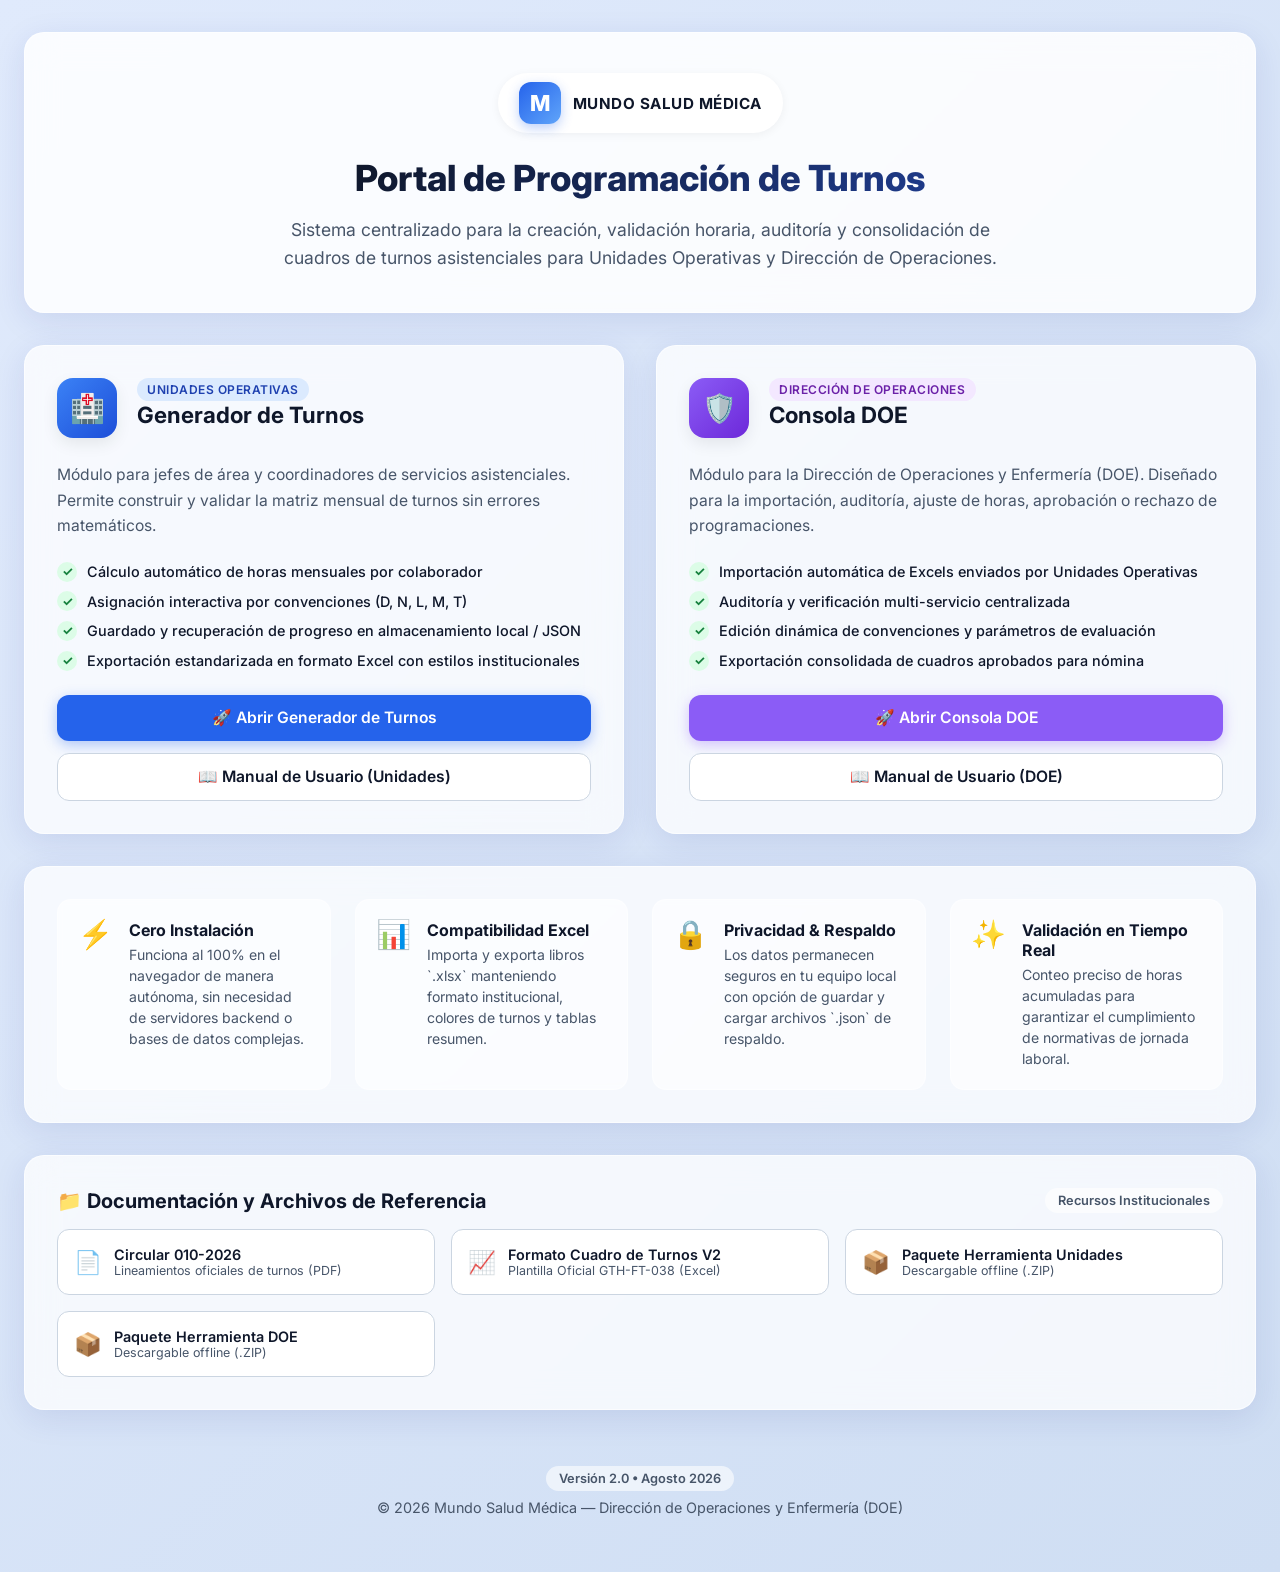
==== index.html @ b53d1594 "feat: Commit inicial con portal index.html y estructura de repositorio GitHub" ====
<!DOCTYPE html>
<html lang="es">
<head>
    <meta charset="UTF-8">
    <meta name="viewport" content="width=device-width, initial-scale=1.0">
    <meta name="description" content="Portal centralizado de programación y auditoría de turnos asistenciales - Mundo Salud Médica">
    <title>Mundo Salud Médica — Portal de Programación de Turnos</title>
    <!-- Google Fonts -->
    <link rel="preconnect" href="https://fonts.googleapis.com">
    <link rel="preconnect" href="https://fonts.gstatic.com" crossorigin>
    <link href="https://fonts.googleapis.com/css2?family=Inter:wght@300;400;500;600;700;800&display=swap" rel="stylesheet">
    <style>
        :root {
            --primary: #2563eb;
            --primary-hover: #1d4ed8;
            --primary-light: #dbeafe;
            --secondary: #64748b;
            --bg-color: #f1f5f9;
            --glass-bg: rgba(255, 255, 255, 0.75);
            --glass-border: rgba(255, 255, 255, 0.6);
            --glass-shadow: 0 8px 32px 0 rgba(31, 38, 135, 0.1);
            --text-main: #0f172a;
            --text-muted: #475569;
            --border-color: #cbd5e1;
            --danger: #ef4444;
            --warning: #f59e0b;
            --success: #10b981;
            --purple: #8b5cf6;
        }

        * {
            box-sizing: border-box;
            margin: 0;
            padding: 0;
        }

        body {
            font-family: 'Inter', sans-serif;
            background: linear-gradient(135deg, #e0eafc 0%, #cfdef3 100%);
            color: var(--text-main);
            min-height: 100vh;
            padding: 2rem 1.5rem;
            display: flex;
            justify-content: center;
            align-items: center;
        }

        .hub-container {
            max-width: 1280px;
            width: 100%;
            margin: 0 auto;
            display: flex;
            flex-direction: column;
            gap: 2rem;
        }

        .glass-panel {
            background: var(--glass-bg);
            backdrop-filter: blur(16px);
            -webkit-backdrop-filter: blur(16px);
            border: 1px solid var(--glass-border);
            border-radius: 20px;
            box-shadow: var(--glass-shadow);
            padding: 2rem;
            transition: transform 0.3s ease, box-shadow 0.3s ease;
        }

        /* HEADER */
        header.glass-panel {
            display: flex;
            flex-direction: column;
            gap: 1rem;
            align-items: center;
            text-align: center;
            padding: 2.5rem 2rem;
            background: rgba(255, 255, 255, 0.85);
        }

        .logo-badge {
            display: inline-flex;
            align-items: center;
            gap: 0.75rem;
            background: white;
            padding: 0.5rem 1.25rem;
            border-radius: 50px;
            box-shadow: 0 2px 10px rgba(0, 0, 0, 0.05);
            border: 1px solid rgba(255, 255, 255, 0.8);
            margin-bottom: 0.5rem;
        }

        .logo-icon {
            width: 42px;
            height: 42px;
            background: linear-gradient(135deg, var(--primary), #60a5fa);
            color: white;
            border-radius: 12px;
            display: flex;
            align-items: center;
            justify-content: center;
            font-size: 22px;
            font-weight: 800;
            box-shadow: 0 4px 12px rgba(37, 99, 235, 0.3);
        }

        .logo-badge span {
            font-size: 0.95rem;
            font-weight: 700;
            color: var(--text-main);
            letter-spacing: 0.5px;
        }

        header h1 {
            font-size: 2.25rem;
            font-weight: 800;
            line-height: 1.2;
            background: linear-gradient(135deg, #0f172a 0%, #1e3a8a 100%);
            -webkit-background-clip: text;
            -webkit-text-fill-color: transparent;
        }

        header p {
            font-size: 1.1rem;
            color: var(--text-muted);
            max-width: 720px;
            line-height: 1.6;
        }

        /* APPS GRID */
        .apps-grid {
            display: grid;
            grid-template-columns: repeat(auto-fit, minmax(340px, 1fr));
            gap: 2rem;
        }

        .app-card {
            display: flex;
            flex-direction: column;
            justify-content: space-between;
            gap: 1.5rem;
            position: relative;
            overflow: hidden;
        }

        .app-card:hover {
            transform: translateY(-5px);
            box-shadow: 0 16px 40px 0 rgba(31, 38, 135, 0.15);
        }

        .card-header {
            display: flex;
            align-items: flex-start;
            gap: 1.25rem;
        }

        .card-icon {
            width: 60px;
            height: 60px;
            border-radius: 16px;
            display: flex;
            align-items: center;
            justify-content: center;
            font-size: 28px;
            flex-shrink: 0;
            box-shadow: 0 6px 16px rgba(0, 0, 0, 0.08);
        }

        .card-icon.unidad {
            background: linear-gradient(135deg, #3b82f6 0%, #1d4ed8 100%);
            color: white;
        }

        .card-icon.doe {
            background: linear-gradient(135deg, #8b5cf6 0%, #6d28d9 100%);
            color: white;
        }

        .card-title-group h2 {
            font-size: 1.4rem;
            font-weight: 700;
            color: var(--text-main);
            margin-bottom: 0.25rem;
        }

        .badge {
            display: inline-block;
            font-size: 0.75rem;
            font-weight: 600;
            padding: 0.25rem 0.65rem;
            border-radius: 20px;
            text-transform: uppercase;
            letter-spacing: 0.5px;
        }

        .badge-unidad {
            background: #dbeafe;
            color: #1e40af;
        }

        .badge-doe {
            background: #f3e8ff;
            color: #6b21a8;
        }

        .card-description {
            font-size: 0.98rem;
            color: var(--text-muted);
            line-height: 1.6;
        }

        .card-features {
            list-style: none;
            display: flex;
            flex-direction: column;
            gap: 0.6rem;
        }

        .card-features li {
            display: flex;
            align-items: center;
            gap: 0.6rem;
            font-size: 0.9rem;
            color: var(--text-main);
            font-weight: 500;
        }

        .card-features li::before {
            content: "✓";
            display: inline-flex;
            align-items: center;
            justify-content: center;
            width: 20px;
            height: 20px;
            border-radius: 50%;
            background: #dcfce7;
            color: #15803d;
            font-size: 0.8rem;
            font-weight: 700;
            flex-shrink: 0;
        }

        .card-actions {
            display: flex;
            flex-direction: column;
            gap: 0.75rem;
            margin-top: auto;
        }

        .btn {
            padding: 0.85rem 1.5rem;
            border: none;
            border-radius: 12px;
            font-weight: 600;
            font-size: 0.98rem;
            cursor: pointer;
            transition: all 0.2s ease;
            display: flex;
            align-items: center;
            justify-content: center;
            gap: 0.6rem;
            text-decoration: none;
            font-family: 'Inter', sans-serif;
        }

        .btn-primary {
            background: var(--primary);
            color: white;
            box-shadow: 0 4px 14px rgba(37, 99, 235, 0.35);
        }

        .btn-primary:hover {
            background: var(--primary-hover);
            transform: translateY(-2px);
            box-shadow: 0 6px 20px rgba(37, 99, 235, 0.45);
        }

        .btn-purple {
            background: var(--purple);
            color: white;
            box-shadow: 0 4px 14px rgba(139, 92, 246, 0.35);
        }

        .btn-purple:hover {
            background: #7c3aed;
            transform: translateY(-2px);
            box-shadow: 0 6px 20px rgba(139, 92, 246, 0.45);
        }

        .btn-secondary {
            background: white;
            color: var(--text-main);
            border: 1px solid var(--border-color);
        }

        .btn-secondary:hover {
            background: #f8fafc;
            transform: translateY(-2px);
            border-color: #94a3b8;
        }

        /* HIGHLIGHTS / INFO SECTION */
        .info-grid {
            display: grid;
            grid-template-columns: repeat(auto-fit, minmax(260px, 1fr));
            gap: 1.5rem;
        }

        .info-card {
            display: flex;
            align-items: flex-start;
            gap: 1rem;
            padding: 1.25rem;
            background: rgba(255, 255, 255, 0.6);
            border-radius: 14px;
            border: 1px solid rgba(255, 255, 255, 0.4);
        }

        .info-icon {
            font-size: 1.75rem;
            line-height: 1;
        }

        .info-content h3 {
            font-size: 1rem;
            font-weight: 700;
            color: var(--text-main);
            margin-bottom: 0.25rem;
        }

        .info-content p {
            font-size: 0.88rem;
            color: var(--text-muted);
            line-height: 1.5;
        }

        /* DOCS SECTION */
        .docs-section {
            display: flex;
            flex-direction: column;
            gap: 1rem;
        }

        .docs-header {
            display: flex;
            justify-content: space-between;
            align-items: center;
            flex-wrap: wrap;
            gap: 1rem;
        }

        .docs-header h2 {
            font-size: 1.25rem;
            font-weight: 700;
            color: var(--text-main);
            display: flex;
            align-items: center;
            gap: 0.5rem;
        }

        .docs-list {
            display: grid;
            grid-template-columns: repeat(auto-fill, minmax(280px, 1fr));
            gap: 1rem;
        }

        .doc-item {
            display: flex;
            align-items: center;
            gap: 0.75rem;
            padding: 1rem;
            background: white;
            border: 1px solid var(--border-color);
            border-radius: 12px;
            text-decoration: none;
            color: var(--text-main);
            font-weight: 600;
            font-size: 0.9rem;
            transition: all 0.2s ease;
        }

        .doc-item:hover {
            border-color: var(--primary);
            box-shadow: 0 4px 12px rgba(37, 99, 235, 0.12);
            transform: translateY(-2px);
        }

        .doc-item .doc-icon {
            font-size: 1.4rem;
        }

        .doc-item .doc-info {
            display: flex;
            flex-direction: column;
        }

        .doc-item .doc-sub {
            font-size: 0.78rem;
            color: var(--text-muted);
            font-weight: 400;
        }

        /* FOOTER */
        footer {
            text-align: center;
            padding: 1.5rem;
            color: var(--text-muted);
            font-size: 0.9rem;
            display: flex;
            flex-direction: column;
            gap: 0.5rem;
            align-items: center;
        }

        .footer-badge {
            display: inline-flex;
            align-items: center;
            gap: 0.5rem;
            background: rgba(255, 255, 255, 0.6);
            padding: 0.3rem 0.8rem;
            border-radius: 20px;
            font-size: 0.8rem;
            font-weight: 600;
            color: var(--text-muted);
        }

        @media (max-width: 768px) {
            body {
                padding: 1rem;
            }

            header.glass-panel {
                padding: 1.75rem 1.25rem;
            }

            header h1 {
                font-size: 1.75rem;
            }

            .apps-grid {
                grid-template-columns: 1fr;
            }
        }
    </style>
</head>
<body>
    <div class="hub-container">
        <!-- INSTITUTIONAL HEADER -->
        <header class="glass-panel">
            <div class="logo-badge">
                <div class="logo-icon">M</div>
                <span>MUNDO SALUD MÉDICA</span>
            </div>
            <h1>Portal de Programación de Turnos</h1>
            <p>Sistema centralizado para la creación, validación horaria, auditoría y consolidación de cuadros de turnos asistenciales para Unidades Operativas y Dirección de Operaciones.</p>
        </header>

        <!-- MAIN APPLICATIONS GRID -->
        <div class="apps-grid">
            <!-- APP UNIDAD -->
            <div class="glass-panel app-card">
                <div class="card-header">
                    <div class="card-icon unidad">🏥</div>
                    <div class="card-title-group">
                        <span class="badge badge-unidad">Unidades Operativas</span>
                        <h2>Generador de Turnos</h2>
                    </div>
                </div>
                
                <p class="card-description">
                    Módulo para jefes de área y coordinadores de servicios asistenciales. Permite construir y validar la matriz mensual de turnos sin errores matemáticos.
                </p>

                <ul class="card-features">
                    <li>Cálculo automático de horas mensuales por colaborador</li>
                    <li>Asignación interactiva por convenciones (D, N, L, M, T)</li>
                    <li>Guardado y recuperación de progreso en almacenamiento local / JSON</li>
                    <li>Exportación estandarizada en formato Excel con estilos institucionales</li>
                </ul>

                <div class="card-actions">
                    <a href="app_unidad/Generador_Turnos_Unidades.html" class="btn btn-primary">
                        <span>🚀 Abrir Generador de Turnos</span>
                    </a>
                    <a href="app_unidad/Manual_Usuario_Unidades.html" class="btn btn-secondary">
                        <span>📖 Manual de Usuario (Unidades)</span>
                    </a>
                </div>
            </div>

            <!-- APP DOE -->
            <div class="glass-panel app-card">
                <div class="card-header">
                    <div class="card-icon doe">🛡️</div>
                    <div class="card-title-group">
                        <span class="badge badge-doe">Dirección de Operaciones</span>
                        <h2>Consola DOE</h2>
                    </div>
                </div>

                <p class="card-description">
                    Módulo para la Dirección de Operaciones y Enfermería (DOE). Diseñado para la importación, auditoría, ajuste de horas, aprobación o rechazo de programaciones.
                </p>

                <ul class="card-features">
                    <li>Importación automática de Excels enviados por Unidades Operativas</li>
                    <li>Auditoría y verificación multi-servicio centralizada</li>
                    <li>Edición dinámica de convenciones y parámetros de evaluación</li>
                    <li>Exportación consolidada de cuadros aprobados para nómina</li>
                </ul>

                <div class="card-actions">
                    <a href="app_doe/Consola_DOE.html" class="btn btn-purple">
                        <span>🚀 Abrir Consola DOE</span>
                    </a>
                    <a href="app_doe/Manual_Usuario_DOE.html" class="btn btn-secondary">
                        <span>📖 Manual de Usuario (DOE)</span>
                    </a>
                </div>
            </div>
        </div>

        <!-- PLATFORM HIGHLIGHTS -->
        <div class="glass-panel">
            <div class="info-grid">
                <div class="info-card">
                    <span class="info-icon">⚡</span>
                    <div class="info-content">
                        <h3>Cero Instalación</h3>
                        <p>Funciona al 100% en el navegador de manera autónoma, sin necesidad de servidores backend o bases de datos complejas.</p>
                    </div>
                </div>

                <div class="info-card">
                    <span class="info-icon">📊</span>
                    <div class="info-content">
                        <h3>Compatibilidad Excel</h3>
                        <p>Importa y exporta libros `.xlsx` manteniendo formato institucional, colores de turnos y tablas resumen.</p>
                    </div>
                </div>

                <div class="info-card">
                    <span class="info-icon">🔒</span>
                    <div class="info-content">
                        <h3>Privacidad & Respaldo</h3>
                        <p>Los datos permanecen seguros en tu equipo local con opción de guardar y cargar archivos `.json` de respaldo.</p>
                    </div>
                </div>

                <div class="info-card">
                    <span class="info-icon">✨</span>
                    <div class="info-content">
                        <h3>Validación en Tiempo Real</h3>
                        <p>Conteo preciso de horas acumuladas para garantizar el cumplimiento de normativas de jornada laboral.</p>
                    </div>
                </div>
            </div>
        </div>

        <!-- DOCUMENTATION & RESOURCES -->
        <div class="glass-panel docs-section">
            <div class="docs-header">
                <h2>📁 Documentación y Archivos de Referencia</h2>
                <span class="footer-badge">Recursos Institucionales</span>
            </div>
            
            <div class="docs-list">
                <a href="docs/CIRCULAR 010-2026 ACTUALIZACION PROGRAMACION CUADRO DE TURNOS.pdf" target="_blank" class="doc-item">
                    <span class="doc-icon">📄</span>
                    <div class="doc-info">
                        <span>Circular 010-2026</span>
                        <span class="doc-sub">Lineamientos oficiales de turnos (PDF)</span>
                    </div>
                </a>

                <a href="docs/8.GTH-FT-038 Cuadro de Turnos V2- AGOSTO 2026 UO SMA (Rev DOE).xlsx" download class="doc-item">
                    <span class="doc-icon">📈</span>
                    <div class="doc-info">
                        <span>Formato Cuadro de Turnos V2</span>
                        <span class="doc-sub">Plantilla Oficial GTH-FT-038 (Excel)</span>
                    </div>
                </a>

                <a href="docs/Herramienta_Unidades.zip" download class="doc-item">
                    <span class="doc-icon">📦</span>
                    <div class="doc-info">
                        <span>Paquete Herramienta Unidades</span>
                        <span class="doc-sub">Descargable offline (.ZIP)</span>
                    </div>
                </a>

                <a href="docs/Herramienta_DOE.zip" download class="doc-item">
                    <span class="doc-icon">📦</span>
                    <div class="doc-info">
                        <span>Paquete Herramienta DOE</span>
                        <span class="doc-sub">Descargable offline (.ZIP)</span>
                    </div>
                </a>
            </div>
        </div>

        <!-- FOOTER -->
        <footer>
            <div class="footer-badge">Versión 2.0 • Agosto 2026</div>
            <p>© 2026 Mundo Salud Médica — Dirección de Operaciones y Enfermería (DOE)</p>
        </footer>
    </div>
</body>
</html>
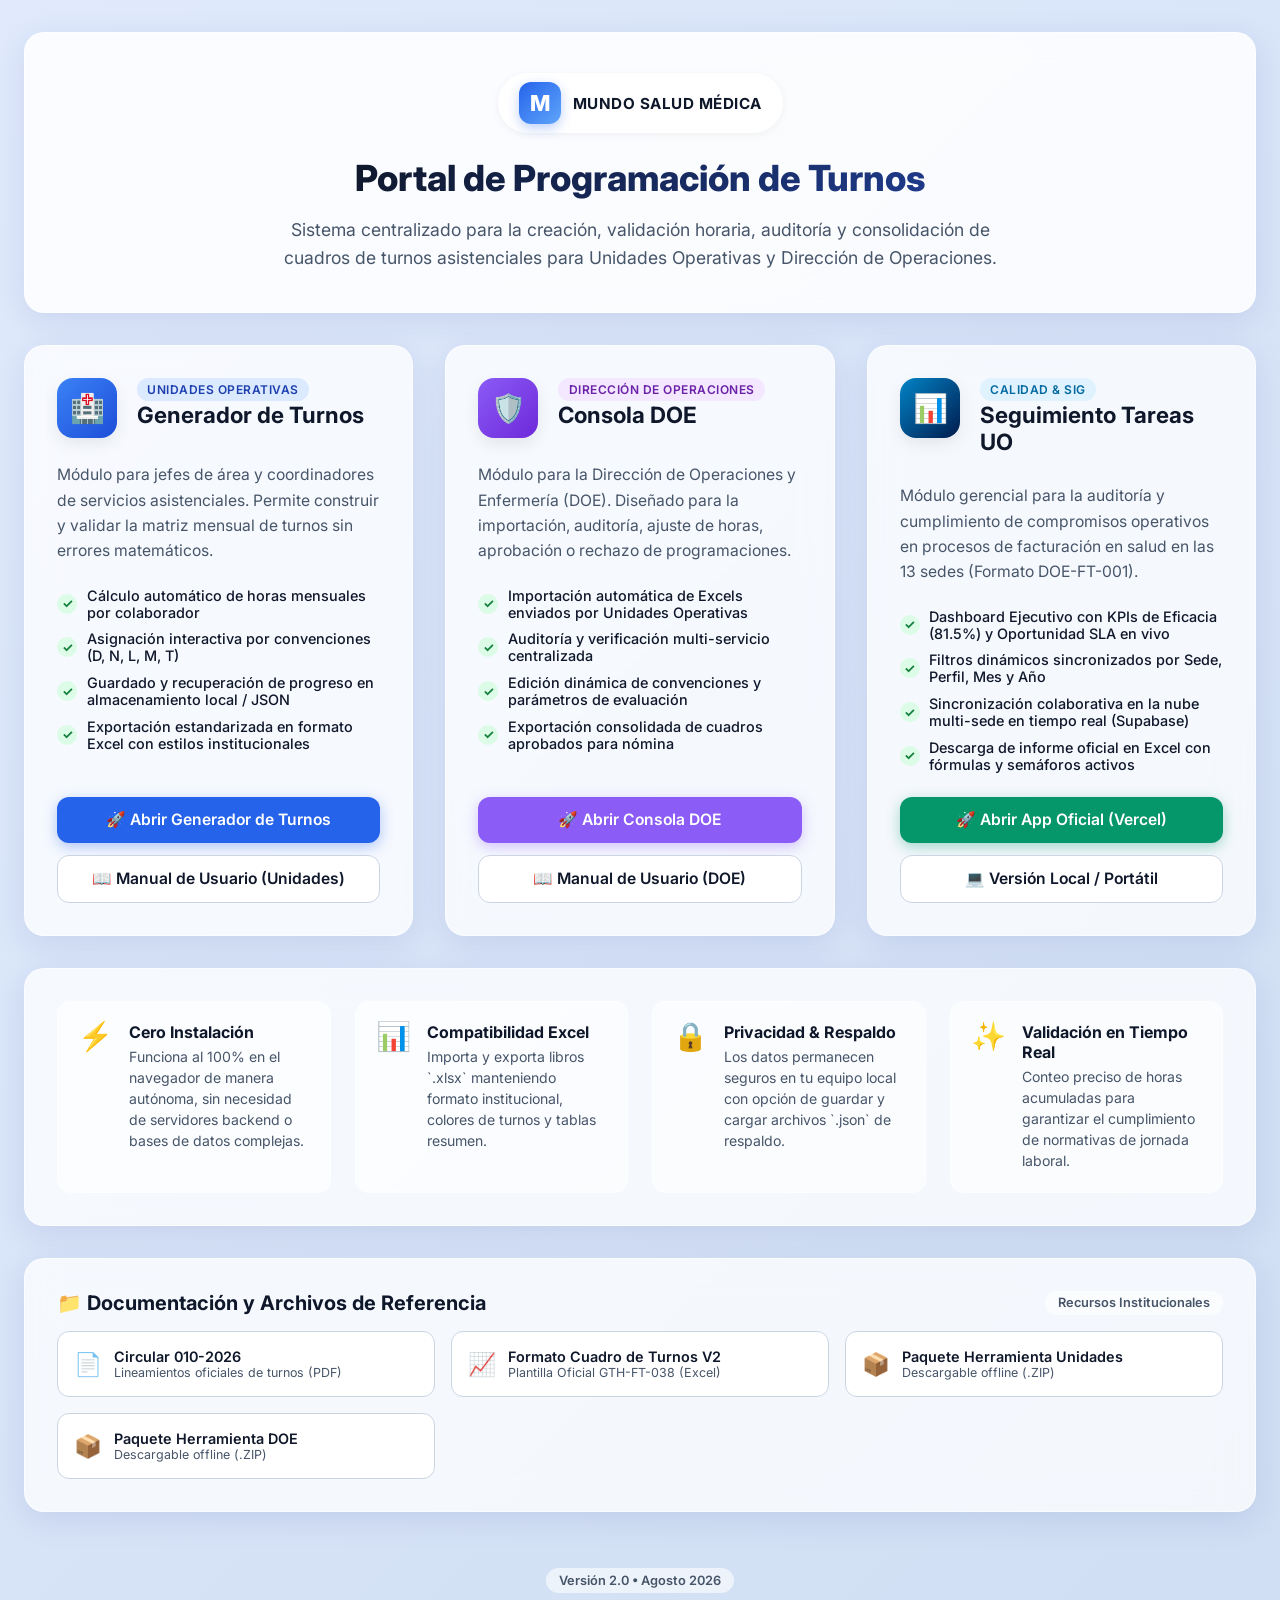
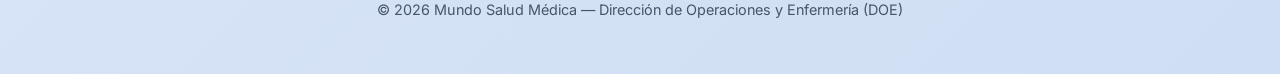
==== commit b438b733: "feat(hub): add Seguimiento Tareas UO application card to portal" ====
--- a/index.html
+++ b/index.html
@@ -115,6 +115,7 @@
             line-height: 1.2;
             background: linear-gradient(135deg, #0f172a 0%, #1e3a8a 100%);
             -webkit-background-clip: text;
+            background-clip: text;
             -webkit-text-fill-color: transparent;
         }
 
@@ -171,6 +172,11 @@
 
         .card-icon.doe {
             background: linear-gradient(135deg, #8b5cf6 0%, #6d28d9 100%);
+            color: white;
+        }
+
+        .card-icon.calidad {
+            background: linear-gradient(135deg, #0284c7 0%, #011c4e 100%);
             color: white;
         }
 
@@ -199,6 +205,11 @@
         .badge-doe {
             background: #f3e8ff;
             color: #6b21a8;
+        }
+
+        .badge-calidad {
+            background: #e0f2fe;
+            color: #0369a1;
         }
 
         .card-description {
@@ -283,6 +294,18 @@
             background: #7c3aed;
             transform: translateY(-2px);
             box-shadow: 0 6px 20px rgba(139, 92, 246, 0.45);
+        }
+
+        .btn-emerald {
+            background: #059669;
+            color: white;
+            box-shadow: 0 4px 14px rgba(5, 150, 105, 0.35);
+        }
+
+        .btn-emerald:hover {
+            background: #047857;
+            transform: translateY(-2px);
+            box-shadow: 0 6px 20px rgba(5, 150, 105, 0.45);
         }
 
         .btn-secondary {
@@ -516,6 +539,37 @@
                     </a>
                 </div>
             </div>
+
+            <!-- APP SEGUIMIENTO DE TAREAS UO (CALIDAD & SIG) -->
+            <div class="glass-panel app-card">
+                <div class="card-header">
+                    <div class="card-icon calidad">📊</div>
+                    <div class="card-title-group">
+                        <span class="badge badge-calidad">Calidad & SIG</span>
+                        <h2>Seguimiento Tareas UO</h2>
+                    </div>
+                </div>
+
+                <p class="card-description">
+                    Módulo gerencial para la auditoría y cumplimiento de compromisos operativos en procesos de facturación en salud en las 13 sedes (Formato DOE-FT-001).
+                </p>
+
+                <ul class="card-features">
+                    <li>Dashboard Ejecutivo con KPIs de Eficacia (81.5%) y Oportunidad SLA en vivo</li>
+                    <li>Filtros dinámicos sincronizados por Sede, Perfil, Mes y Año</li>
+                    <li>Sincronización colaborativa en la nube multi-sede en tiempo real (Supabase)</li>
+                    <li>Descarga de informe oficial en Excel con fórmulas y semáforos activos</li>
+                </ul>
+
+                <div class="card-actions">
+                    <a href="https://msm-seguimiento-tareas.vercel.app" target="_blank" class="btn btn-emerald">
+                        <span>🚀 Abrir App Oficial (Vercel)</span>
+                    </a>
+                    <a href="../Calidad/Seguimiento_Tareas/MundoSalud_Seguimiento_Tareas_App.html" target="_blank" class="btn btn-secondary">
+                        <span>💻 Versión Local / Portátil</span>
+                    </a>
+                </div>
+            </div>
         </div>
 
         <!-- PLATFORM HIGHLIGHTS -->
